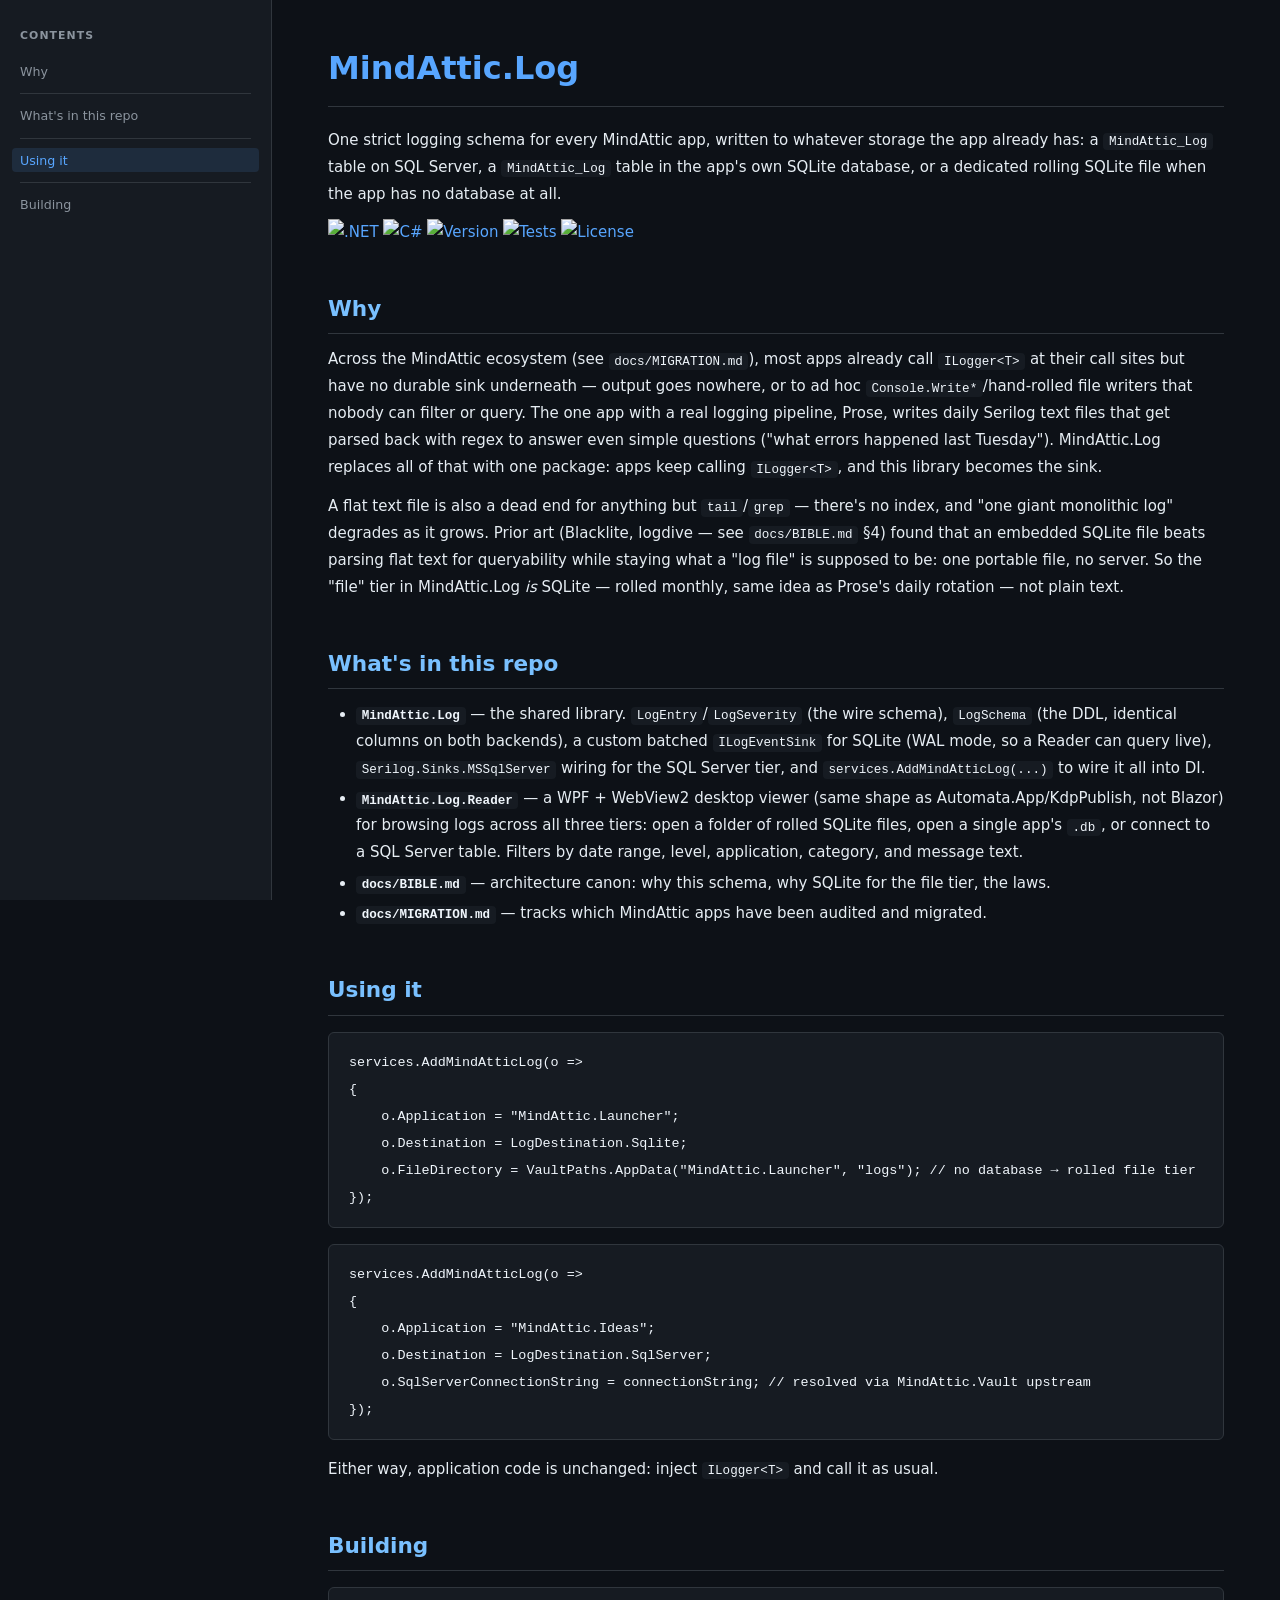
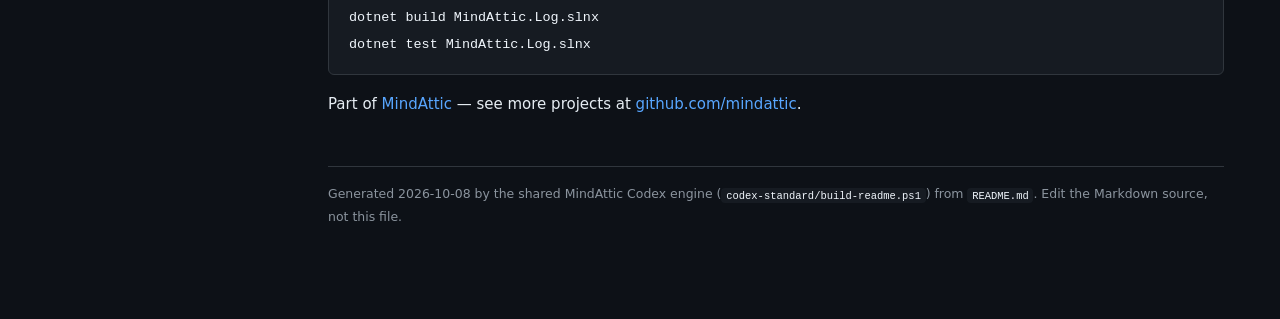
==== README.htm @ c05731e9 "Wire up codex tooling and README.htm, fix bible code-path citations Copied tools/build-readme.ps1 an" ====
﻿<!DOCTYPE html>
<html lang="en">
<head>
<meta charset="UTF-8">
<meta name="viewport" content="width=device-width,initial-scale=1">
<title>MindAttic.Log</title>
<meta name="description" content="One strict logging schema for every MindAttic app, written to whatever storage the app already has: a MindAtticLog table on SQL Server, a MindAtticLog table in the app's own SQLite database, or a dedicated rolling SQL...">
<meta name="generator" content="MindAttic Codex build-readme.ps1">
<meta name="generated" content="2026-10-08">
<style>:root{
  --bg:#0d1117;--bg2:#161b22;--bg3:#21262d;
  --border:#30363d;
  --text:#e6edf3;--muted:#8b949e;
  --h1:#58a6ff;--h2:#79c0ff;--h3:#d2a8ff;
  --link:#58a6ff;--code:#f0f6fc;
  --sidebar-w:272px;--content-max:900px;
}
*,*::before,*::after{box-sizing:border-box;margin:0;padding:0}
html{scroll-behavior:smooth}
body{
  font-family:-apple-system,BlinkMacSystemFont,'Segoe UI',system-ui,sans-serif;
  background:var(--bg);color:var(--text);font-size:15px;line-height:1.8
}
#layout{display:flex;min-height:100vh}
#sidebar{
  width:var(--sidebar-w);flex-shrink:0;
  position:sticky;top:0;height:100vh;overflow-y:auto;
  background:var(--bg2);border-right:1px solid var(--border);
  padding:1.5rem 0
}
#sidebar::-webkit-scrollbar{width:4px}
#sidebar::-webkit-scrollbar-track{background:transparent}
#sidebar::-webkit-scrollbar-thumb{background:var(--border);border-radius:2px}
#toc-inner{padding:0 .75rem}
.toc-title{
  display:block;font-size:.68rem;font-weight:700;color:var(--muted);
  text-transform:uppercase;letter-spacing:.1em;padding:.1rem .5rem .9rem
}
.toc-a{
  display:block;padding:.22rem .5rem;font-size:.79rem;color:var(--muted);
  border-radius:4px;text-decoration:none;line-height:1.35;margin-bottom:1px;
  transition:color .15s,background .15s
}
.toc-a:hover{color:var(--text);background:rgba(255,255,255,.05)}
.toc-a.active{color:var(--h1);background:rgba(88,166,255,.12);font-weight:500}
.toc-a.is-h3{padding-left:1.25rem;font-size:.75rem}
.toc-sep{border:none;border-top:1px solid var(--border);margin:.6rem .5rem}
#content{
  flex:1;min-width:0;
  max-width:calc(var(--sidebar-w) + var(--content-max));
  padding:2.5rem 3.5rem 5rem
}
h1{color:var(--h1);font-size:2rem;font-weight:700;
   border-bottom:1px solid var(--border);padding-bottom:.5rem;margin-bottom:1.25rem}
h2{color:var(--h2);font-size:1.35rem;font-weight:600;
   margin-top:2.75rem;margin-bottom:.75rem;
   border-bottom:1px solid var(--border);padding-bottom:.3rem}
h3{color:var(--h3);font-size:1.05rem;font-weight:600;margin-top:1.5rem;margin-bottom:.4rem}
h4{color:var(--text);font-size:.95rem;font-weight:600;margin-top:1rem}
a{color:var(--link);text-decoration:none}
a:hover{text-decoration:underline}
p{margin:.7rem 0}
ul,ol{padding-left:1.75rem;margin:.4rem 0}
li{margin:.2rem 0}
li>ul,li>ol{padding-left:1.5rem;margin:.1rem 0}
hr{border:none;border-top:1px solid var(--border);margin:2.25rem 0}
blockquote{
  border-left:3px solid var(--h1);background:var(--bg2);
  color:var(--muted);padding:.65rem 1rem;margin:1rem 0;
  border-radius:0 4px 4px 0;font-style:italic
}
blockquote p{margin:0}
code{
  background:var(--bg2);color:var(--code);
  padding:.15em .45em;border-radius:4px;font-size:.84em;
  font-family:'Cascadia Code','Fira Code','Consolas','SF Mono',monospace
}
pre{
  background:var(--bg2);border:1px solid var(--border);
  border-radius:6px;padding:1rem 1.25rem;overflow-x:auto;
  margin:1rem 0;position:relative
}
pre code{background:none;padding:0;font-size:.84rem;line-height:1.65;color:var(--code)}
table{border-collapse:collapse;width:100%;margin:1rem 0;font-size:.875rem;overflow-x:auto;display:block}
thead th{
  background:var(--bg3);color:var(--h2);font-weight:600;
  text-align:left;padding:.5rem .75rem;border:1px solid var(--border)
}
tbody td{padding:.4rem .75rem;border:1px solid var(--border);vertical-align:top}
tbody tr:hover{background:rgba(255,255,255,.025)}
.cpbtn{
  position:absolute;top:.5rem;right:.5rem;
  background:var(--bg3);color:var(--muted);
  border:1px solid var(--border);border-radius:4px;
  padding:.15rem .55rem;font-size:.71rem;font-family:inherit;
  cursor:pointer;opacity:0;transition:opacity .15s,color .15s;line-height:1.5
}
pre:hover .cpbtn{opacity:1}
.cpbtn:hover{color:var(--text)}
.cpbtn.ok{color:#7ee787}
.codex-footer{margin-top:3rem;padding-top:1rem;border-top:1px solid var(--border);color:var(--muted);font-size:.78rem}
@media(max-width:820px){
  #sidebar{display:none}
  #content{padding:1.5rem 1.25rem 3.5rem}
}</style>
</head>
<body>
<div id="layout">
  <nav id="sidebar" aria-label="Table of contents">
    <div id="toc-inner"></div>
  </nav>
  <main id="content">
<h1 id="mindatticlog">MindAttic.Log</h1>
<p>One strict logging schema for every MindAttic app, written to whatever storage the app already has: a <code>MindAttic_Log</code> table on SQL Server, a <code>MindAttic_Log</code> table in the app's own SQLite database, or a dedicated rolling SQLite file when the app has no database at all.</p>
<p><a href="MindAttic.Log/MindAttic.Log.csproj"><img src="https://img.shields.io/badge/.NET-9.0%20and%2010.0-512BD4" alt=".NET"></a> <a href="MindAttic.Log"><img src="https://img.shields.io/badge/language-C%23-239120" alt="C#"></a> <a href="MindAttic.Log/MindAttic.Log.csproj"><img src="https://img.shields.io/badge/version-1.0.0-blue" alt="Version"></a> <a href="MindAttic.Log.Tests"><img src="https://img.shields.io/badge/tests-NUnit%204-brightgreen" alt="Tests"></a> <a href="LICENSE"><img src="https://img.shields.io/badge/license-MIT-green" alt="License"></a></p>
<h2 id="why">Why</h2>
<p>Across the MindAttic ecosystem (see <code>docs/MIGRATION.md</code>), most apps already call <code>ILogger&lt;T&gt;</code> at their call sites but have no durable sink underneath — output goes nowhere, or to ad hoc <code>Console.Write*</code>/hand-rolled file writers that nobody can filter or query. The one app with a real logging pipeline, Prose, writes daily Serilog text files that get parsed back with regex to answer even simple questions ("what errors happened last Tuesday"). MindAttic.Log replaces all of that with one package: apps keep calling <code>ILogger&lt;T&gt;</code>, and this library becomes the sink.</p>
<p>A flat text file is also a dead end for anything but <code>tail</code>/<code>grep</code> — there's no index, and "one giant monolithic log" degrades as it grows. Prior art (Blacklite, logdive — see <code>docs/BIBLE.md</code> §4) found that an embedded SQLite file beats parsing flat text for queryability while staying what a "log file" is supposed to be: one portable file, no server. So the "file" tier in MindAttic.Log <em>is</em> SQLite — rolled monthly, same idea as Prose's daily rotation — not plain text.</p>
<h2 id="whats-in-this-repo">What's in this repo</h2>
<ul>
<li><strong><code>MindAttic.Log</code></strong> — the shared library. <code>LogEntry</code>/<code>LogSeverity</code> (the wire schema), <code>LogSchema</code> (the DDL, identical columns on both backends), a custom batched <code>ILogEventSink</code> for SQLite (WAL mode, so a Reader can query live), <code>Serilog.Sinks.MSSqlServer</code> wiring for the SQL Server tier, and <code>services.AddMindAtticLog(...)</code> to wire it all into DI.</li>
<li><strong><code>MindAttic.Log.Reader</code></strong> — a WPF + WebView2 desktop viewer (same shape as Automata.App/KdpPublish, not Blazor) for browsing logs across all three tiers: open a folder of rolled SQLite files, open a single app's <code>.db</code>, or connect to a SQL Server table. Filters by date range, level, application, category, and message text.</li>
<li><strong><code>docs/BIBLE.md</code></strong> — architecture canon: why this schema, why SQLite for the file tier, the laws.</li>
<li><strong><code>docs/MIGRATION.md</code></strong> — tracks which MindAttic apps have been audited and migrated.</li>
</ul>
<h2 id="using-it">Using it</h2>
<pre><code class="language-csharp">services.AddMindAtticLog(o =&gt;
{
    o.Application = "MindAttic.Launcher";
    o.Destination = LogDestination.Sqlite;
    o.FileDirectory = VaultPaths.AppData("MindAttic.Launcher", "logs"); // no database → rolled file tier
});</code></pre>
<pre><code class="language-csharp">services.AddMindAtticLog(o =&gt;
{
    o.Application = "MindAttic.Ideas";
    o.Destination = LogDestination.SqlServer;
    o.SqlServerConnectionString = connectionString; // resolved via MindAttic.Vault upstream
});</code></pre>
<p>Either way, application code is unchanged: inject <code>ILogger&lt;T&gt;</code> and call it as usual.</p>
<h2 id="building">Building</h2>
<pre><code>dotnet build MindAttic.Log.slnx
dotnet test MindAttic.Log.slnx</code></pre>
<p>Part of <a href="https://mindattic.com">MindAttic</a> — see more projects at <a href="https://github.com/mindattic">github.com/mindattic</a>.</p>

    <p class="codex-footer">Generated 2026-10-08 by the shared MindAttic Codex engine (<code>codex-standard/build-readme.ps1</code>) from <code>README.md</code>. Edit the Markdown source, not this file.</p>
  </main>
</div>
<script>(function(){
  'use strict';
  var inner   = document.getElementById('toc-inner');
  var content = document.getElementById('content');
  if(!inner||!content) return;

  var headings = Array.from(content.querySelectorAll('h2,h3'));
  if(headings.length){
    var title = document.createElement('span');
    title.className = 'toc-title';
    title.textContent = 'Contents';
    inner.appendChild(title);

    headings.forEach(function(h){
      var a = document.createElement('a');
      a.href      = '#'+h.id;
      a.textContent = h.textContent.replace(/[#¶]/g,'').trim();
      a.className = 'toc-a'+(h.tagName==='H3'?' is-h3':'');
      if(h.tagName==='H2' && inner.children.length>1){
        var sep=document.createElement('hr');
        sep.className='toc-sep';
        inner.appendChild(sep);
      }
      inner.appendChild(a);
    });
  }

  var tocLinks = inner.querySelectorAll('.toc-a');
  if(tocLinks.length && 'IntersectionObserver' in window){
    var idMap={};
    tocLinks.forEach(function(l){idMap[decodeURIComponent(l.getAttribute('href').slice(1))]=l;});
    var active=null;
    var obs=new IntersectionObserver(function(entries){
      entries.forEach(function(e){
        if(e.isIntersecting){
          if(active)active.classList.remove('active');
          active=idMap[e.target.id]||null;
          if(active){
            active.classList.add('active');
            var sidebar=document.getElementById('sidebar');
            if(sidebar){
              var ar=active.getBoundingClientRect();
              var sr=sidebar.getBoundingClientRect();
              if(ar.top<sr.top||ar.bottom>sr.bottom)
                active.scrollIntoView({block:'nearest'});
            }
          }
        }
      });
    },{rootMargin:'-8% 0px -78% 0px',threshold:0});
    headings.forEach(function(h){obs.observe(h);});
  }

  content.querySelectorAll('pre').forEach(function(pre){
    var btn=document.createElement('button');
    btn.className='cpbtn';
    btn.textContent='copy';
    btn.setAttribute('aria-label','Copy code');
    btn.addEventListener('click',function(){
      var text=(pre.querySelector('code')||pre).textContent;
      if(!navigator.clipboard){return;}
      navigator.clipboard.writeText(text).then(function(){
        btn.textContent='copied!';btn.classList.add('ok');
        setTimeout(function(){btn.textContent='copy';btn.classList.remove('ok');},1800);
      }).catch(function(){});
    });
    pre.appendChild(btn);
  });
}());</script>
</body>
</html>
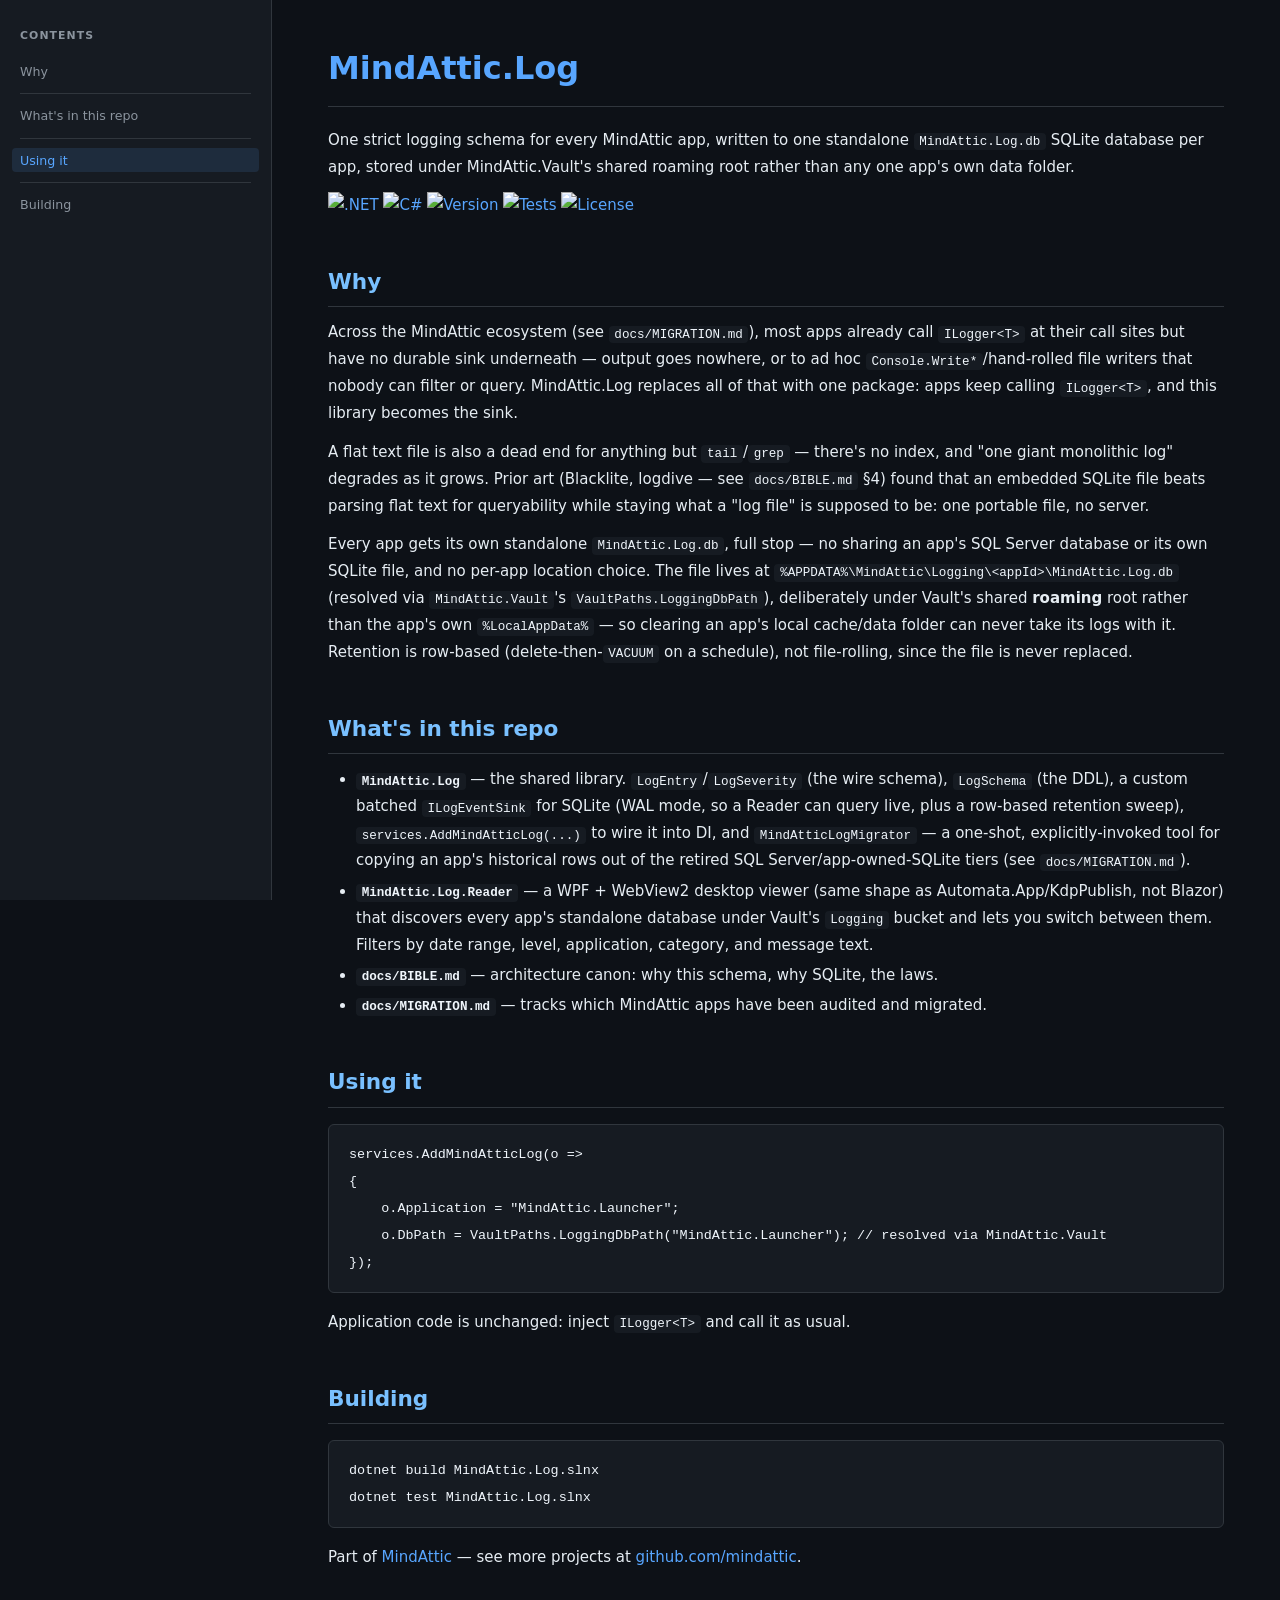
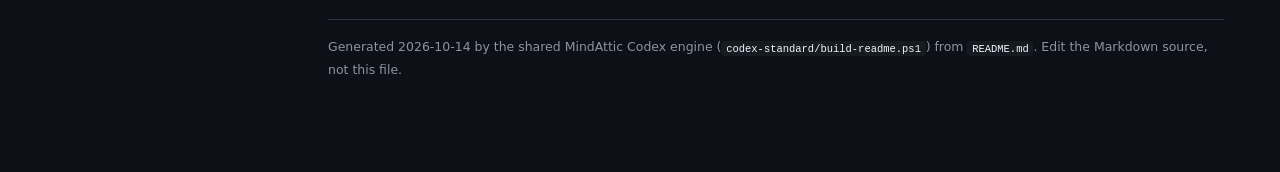
==== commit 64d2596c: "Roll forward to 3.0.0: standalone per-app SQLite logging via Vault, drop file-rolling Breaking: Mind" ====
--- a/README.htm
+++ b/README.htm
@@ -4,9 +4,9 @@
 <meta charset="UTF-8">
 <meta name="viewport" content="width=device-width,initial-scale=1">
 <title>MindAttic.Log</title>
-<meta name="description" content="One strict logging schema for every MindAttic app, written to whatever storage the app already has: a MindAtticLog table on SQL Server, a MindAtticLog table in the app's own SQLite database, or a dedicated rolling SQL...">
+<meta name="description" content="One strict logging schema for every MindAttic app, written to one standalone MindAttic.Log.db SQLite database per app, stored under MindAttic.Vault's shared roaming root rather than any one app's own data folder.">
 <meta name="generator" content="MindAttic Codex build-readme.ps1">
-<meta name="generated" content="2026-10-08">
+<meta name="generated" content="2026-10-14">
 <style>:root{
   --bg:#0d1117;--bg2:#161b22;--bg3:#21262d;
   --border:#30363d;
@@ -111,38 +111,32 @@
   </nav>
   <main id="content">
 <h1 id="mindatticlog">MindAttic.Log</h1>
-<p>One strict logging schema for every MindAttic app, written to whatever storage the app already has: a <code>MindAttic_Log</code> table on SQL Server, a <code>MindAttic_Log</code> table in the app's own SQLite database, or a dedicated rolling SQLite file when the app has no database at all.</p>
-<p><a href="MindAttic.Log/MindAttic.Log.csproj"><img src="https://img.shields.io/badge/.NET-9.0%20and%2010.0-512BD4" alt=".NET"></a> <a href="MindAttic.Log"><img src="https://img.shields.io/badge/language-C%23-239120" alt="C#"></a> <a href="MindAttic.Log/MindAttic.Log.csproj"><img src="https://img.shields.io/badge/version-1.0.0-blue" alt="Version"></a> <a href="MindAttic.Log.Tests"><img src="https://img.shields.io/badge/tests-NUnit%204-brightgreen" alt="Tests"></a> <a href="LICENSE"><img src="https://img.shields.io/badge/license-MIT-green" alt="License"></a></p>
+<p>One strict logging schema for every MindAttic app, written to one standalone <code>MindAttic.Log.db</code> SQLite database per app, stored under MindAttic.Vault's shared roaming root rather than any one app's own data folder.</p>
+<p><a href="MindAttic.Log/MindAttic.Log.csproj"><img src="https://img.shields.io/badge/.NET-9.0%20and%2010.0-512BD4" alt=".NET"></a> <a href="MindAttic.Log"><img src="https://img.shields.io/badge/language-C%23-239120" alt="C#"></a> <a href="MindAttic.Log/MindAttic.Log.csproj"><img src="https://img.shields.io/badge/version-3.0.0-blue" alt="Version"></a> <a href="MindAttic.Log.Tests"><img src="https://img.shields.io/badge/tests-NUnit-brightgreen" alt="Tests"></a> <a href="LICENSE"><img src="https://img.shields.io/badge/license-MIT-green" alt="License"></a></p>
 <h2 id="why">Why</h2>
-<p>Across the MindAttic ecosystem (see <code>docs/MIGRATION.md</code>), most apps already call <code>ILogger&lt;T&gt;</code> at their call sites but have no durable sink underneath — output goes nowhere, or to ad hoc <code>Console.Write*</code>/hand-rolled file writers that nobody can filter or query. The one app with a real logging pipeline, Prose, writes daily Serilog text files that get parsed back with regex to answer even simple questions ("what errors happened last Tuesday"). MindAttic.Log replaces all of that with one package: apps keep calling <code>ILogger&lt;T&gt;</code>, and this library becomes the sink.</p>
-<p>A flat text file is also a dead end for anything but <code>tail</code>/<code>grep</code> — there's no index, and "one giant monolithic log" degrades as it grows. Prior art (Blacklite, logdive — see <code>docs/BIBLE.md</code> §4) found that an embedded SQLite file beats parsing flat text for queryability while staying what a "log file" is supposed to be: one portable file, no server. So the "file" tier in MindAttic.Log <em>is</em> SQLite — rolled monthly, same idea as Prose's daily rotation — not plain text.</p>
+<p>Across the MindAttic ecosystem (see <code>docs/MIGRATION.md</code>), most apps already call <code>ILogger&lt;T&gt;</code> at their call sites but have no durable sink underneath — output goes nowhere, or to ad hoc <code>Console.Write*</code>/hand-rolled file writers that nobody can filter or query. MindAttic.Log replaces all of that with one package: apps keep calling <code>ILogger&lt;T&gt;</code>, and this library becomes the sink.</p>
+<p>A flat text file is also a dead end for anything but <code>tail</code>/<code>grep</code> — there's no index, and "one giant monolithic log" degrades as it grows. Prior art (Blacklite, logdive — see <code>docs/BIBLE.md</code> §4) found that an embedded SQLite file beats parsing flat text for queryability while staying what a "log file" is supposed to be: one portable file, no server.</p>
+<p>Every app gets its own standalone <code>MindAttic.Log.db</code>, full stop — no sharing an app's SQL Server database or its own SQLite file, and no per-app location choice. The file lives at <code>%APPDATA%\MindAttic\Logging\&lt;appId&gt;\MindAttic.Log.db</code> (resolved via <code>MindAttic.Vault</code>'s <code>VaultPaths.LoggingDbPath</code>), deliberately under Vault's shared <strong>roaming</strong> root rather than the app's own <code>%LocalAppData%</code> — so clearing an app's local cache/data folder can never take its logs with it. Retention is row-based (delete-then-<code>VACUUM</code> on a schedule), not file-rolling, since the file is never replaced.</p>
 <h2 id="whats-in-this-repo">What's in this repo</h2>
 <ul>
-<li><strong><code>MindAttic.Log</code></strong> — the shared library. <code>LogEntry</code>/<code>LogSeverity</code> (the wire schema), <code>LogSchema</code> (the DDL, identical columns on both backends), a custom batched <code>ILogEventSink</code> for SQLite (WAL mode, so a Reader can query live), <code>Serilog.Sinks.MSSqlServer</code> wiring for the SQL Server tier, and <code>services.AddMindAtticLog(...)</code> to wire it all into DI.</li>
-<li><strong><code>MindAttic.Log.Reader</code></strong> — a WPF + WebView2 desktop viewer (same shape as Automata.App/KdpPublish, not Blazor) for browsing logs across all three tiers: open a folder of rolled SQLite files, open a single app's <code>.db</code>, or connect to a SQL Server table. Filters by date range, level, application, category, and message text.</li>
-<li><strong><code>docs/BIBLE.md</code></strong> — architecture canon: why this schema, why SQLite for the file tier, the laws.</li>
+<li><strong><code>MindAttic.Log</code></strong> — the shared library. <code>LogEntry</code>/<code>LogSeverity</code> (the wire schema), <code>LogSchema</code> (the DDL), a custom batched <code>ILogEventSink</code> for SQLite (WAL mode, so a Reader can query live, plus a row-based retention sweep), <code>services.AddMindAtticLog(...)</code> to wire it into DI, and <code>MindAtticLogMigrator</code> — a one-shot, explicitly-invoked tool for copying an app's historical rows out of the retired SQL Server/app-owned-SQLite tiers (see <code>docs/MIGRATION.md</code>).</li>
+<li><strong><code>MindAttic.Log.Reader</code></strong> — a WPF + WebView2 desktop viewer (same shape as Automata.App/KdpPublish, not Blazor) that discovers every app's standalone database under Vault's <code>Logging</code> bucket and lets you switch between them. Filters by date range, level, application, category, and message text.</li>
+<li><strong><code>docs/BIBLE.md</code></strong> — architecture canon: why this schema, why SQLite, the laws.</li>
 <li><strong><code>docs/MIGRATION.md</code></strong> — tracks which MindAttic apps have been audited and migrated.</li>
 </ul>
 <h2 id="using-it">Using it</h2>
 <pre><code class="language-csharp">services.AddMindAtticLog(o =&gt;
 {
     o.Application = "MindAttic.Launcher";
-    o.Destination = LogDestination.Sqlite;
-    o.FileDirectory = VaultPaths.AppData("MindAttic.Launcher", "logs"); // no database → rolled file tier
+    o.DbPath = VaultPaths.LoggingDbPath("MindAttic.Launcher"); // resolved via MindAttic.Vault
 });</code></pre>
-<pre><code class="language-csharp">services.AddMindAtticLog(o =&gt;
-{
-    o.Application = "MindAttic.Ideas";
-    o.Destination = LogDestination.SqlServer;
-    o.SqlServerConnectionString = connectionString; // resolved via MindAttic.Vault upstream
-});</code></pre>
-<p>Either way, application code is unchanged: inject <code>ILogger&lt;T&gt;</code> and call it as usual.</p>
+<p>Application code is unchanged: inject <code>ILogger&lt;T&gt;</code> and call it as usual.</p>
 <h2 id="building">Building</h2>
 <pre><code>dotnet build MindAttic.Log.slnx
 dotnet test MindAttic.Log.slnx</code></pre>
 <p>Part of <a href="https://mindattic.com">MindAttic</a> — see more projects at <a href="https://github.com/mindattic">github.com/mindattic</a>.</p>
 
-    <p class="codex-footer">Generated 2026-10-08 by the shared MindAttic Codex engine (<code>codex-standard/build-readme.ps1</code>) from <code>README.md</code>. Edit the Markdown source, not this file.</p>
+    <p class="codex-footer">Generated 2026-10-14 by the shared MindAttic Codex engine (<code>codex-standard/build-readme.ps1</code>) from <code>README.md</code>. Edit the Markdown source, not this file.</p>
   </main>
 </div>
 <script>(function(){
